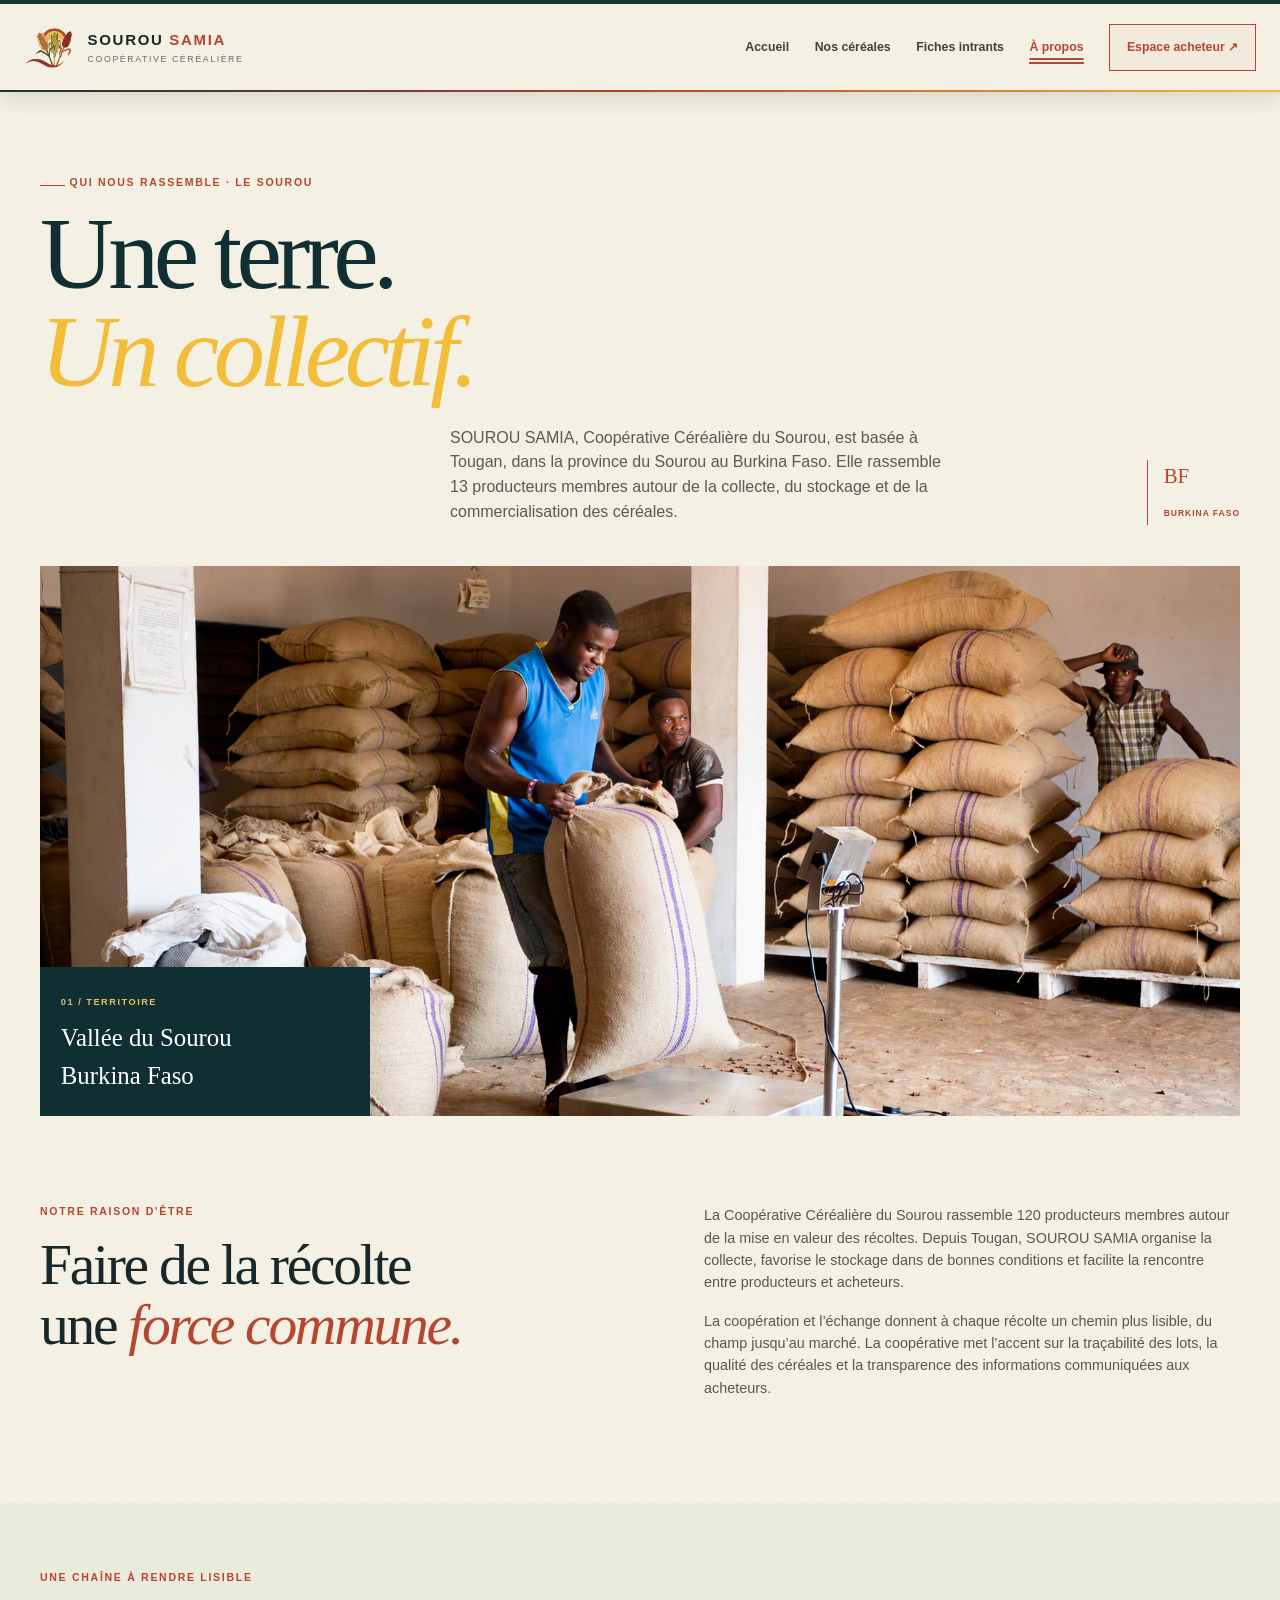
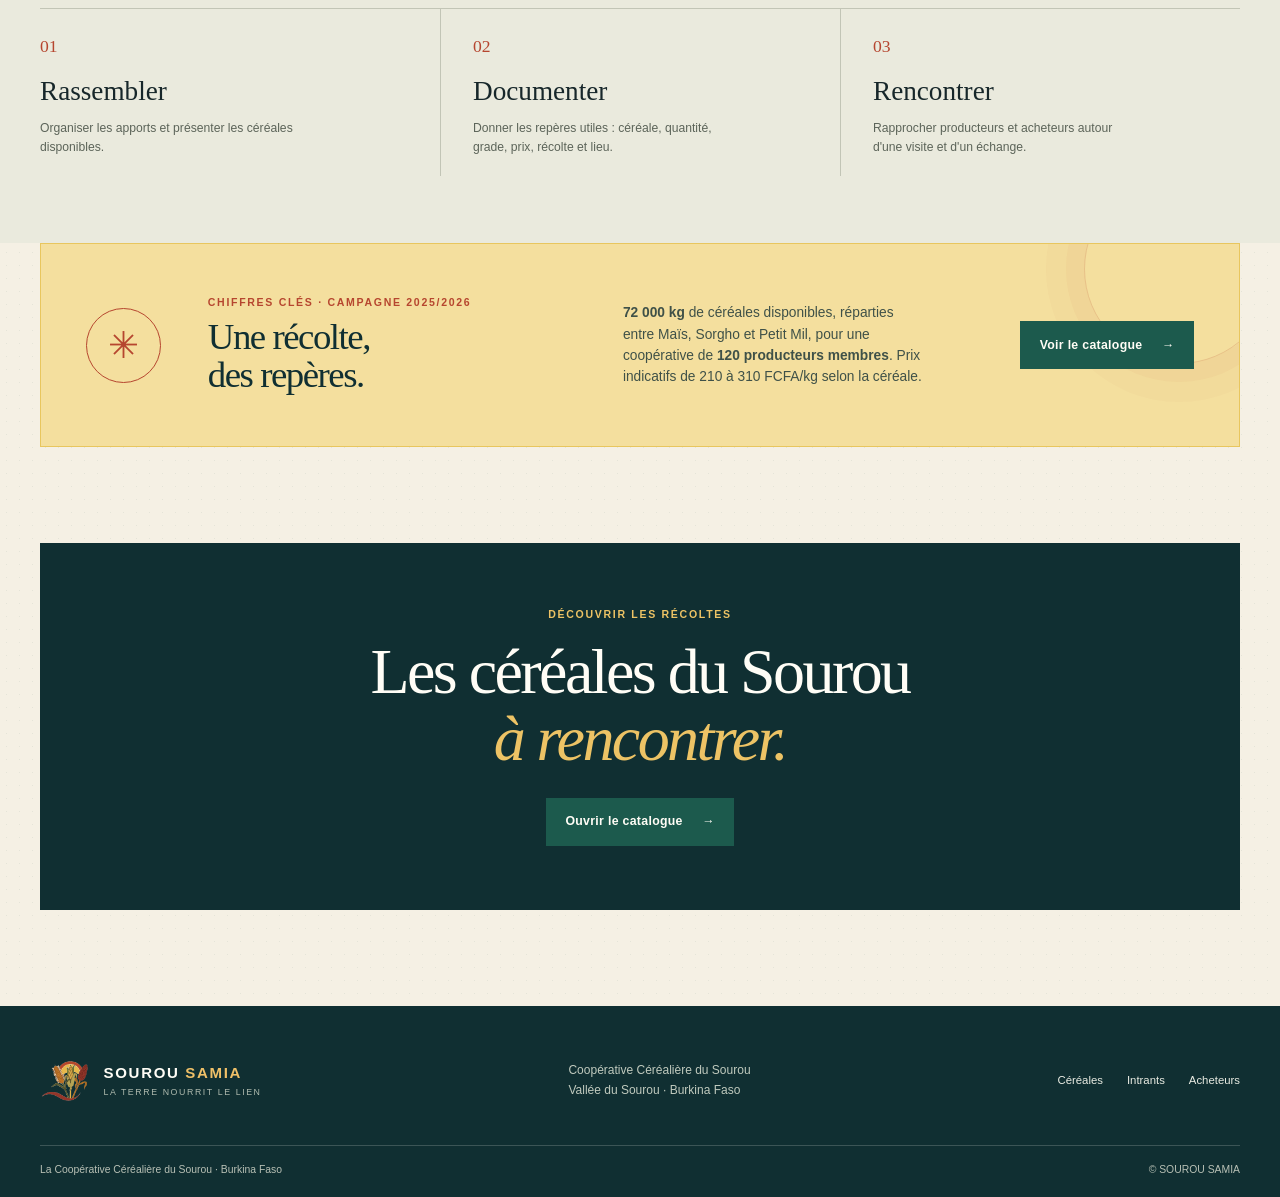
==== apropos.html @ e2508d5d "Add files via upload" ====
<!doctype html>
<html lang="fr">
<head>
  <meta charset="utf-8">
  <meta name="viewport" content="width=device-width, initial-scale=1">
  <meta name="theme-color" content="#4A5D23">
  <meta name="description" content="SOUROU SAMIA, Coopérative Céréalière du Sourou au Burkina Faso : mission, territoire et chiffres clés.">
  <title>À propos — SOUROU SAMIA</title>
  <link rel="icon" href="assets/sourou-samia-embleme.png" type="image/png">
  <link rel="stylesheet" href="css/styles.css">
</head>
<body>
  <a class="skip-link" href="#contenu">Aller au contenu</a>

  <header class="site-header">
    <a class="brand" href="index.html" aria-label="SOUROU SAMIA, accueil">
      <img src="assets/sourou-samia-embleme.png" alt="" width="50" height="50">
      <span><strong>SOUROU <em>SAMIA</em></strong><small>COOPÉRATIVE CÉRÉALIÈRE</small></span>
    </a>

    <button class="menu-toggle" aria-label="Ouvrir ou fermer le menu" aria-expanded="false">☰</button>

    <nav id="navigation-principale" class="main-nav" aria-label="Navigation principale">
      <a href="index.html">Accueil</a>
      <a href="produits.html">Nos céréales</a>
      <a href="intrants.html">Fiches intrants</a>
      <a href="apropos.html" aria-current="page">À propos</a>
      <a class="nav-cta" href="acheteurs.html">
        Espace acheteur
        <span class="cart-badge" data-cart-count hidden>0</span>
        <span aria-hidden="true">↗</span>
      </a>
    </nav>
  </header>

  <main id="contenu">
    <section class="page-intro content-wrap">
      <p class="eyebrow"><span class="eyebrow-rule"></span> QUI NOUS RASSEMBLE · LE SOUROU</p>
      <h1>Une terre.<br><span>Un collectif.</span></h1>
      <div class="page-intro-bottom">
        <p>SOUROU SAMIA, Coopérative Céréalière du Sourou, est basée à Tougan, dans la province du Sourou au Burkina Faso. Elle rassemble 13 producteurs membres autour de la collecte, du stockage et de la commercialisation des céréales.</p>
        <span class="index-mark">BF<br><small>BURKINA FASO</small></span>
      </div>
    </section>

    <section class="story-image content-wrap" data-reveal>
      <img src="assets/sacs.png" alt="Paysage ouvert de la vallée du Sourou et de son milieu humide, au Burkina Faso." loading="lazy">
      <div class="story-caption">
        <span>01 / TERRITOIRE</span>
        <p>Vallée du Sourou<br>Burkina Faso</p>
      </div>
    </section>

    <section class="mission-split content-wrap" data-reveal>
      <div class="mission-lead">
        <p class="eyebrow">NOTRE RAISON D'ÊTRE</p>
        <h2>Faire de la récolte<br>une <span>force commune.</span></h2>
      </div>
      <div class="mission-body">
        <p>La Coopérative Céréalière du Sourou rassemble 120 producteurs membres autour de la mise en valeur des récoltes. Depuis Tougan, SOUROU SAMIA organise la collecte, favorise le stockage dans de bonnes conditions et facilite la rencontre entre producteurs et acheteurs.</p>
        <p>La coopération et l’échange donnent à chaque récolte un chemin plus lisible, du champ jusqu’au marché. La coopérative met l’accent sur la traçabilité des lots, la qualité des céréales et la transparence des informations communiquées aux acheteurs.</p>
      </div>
    </section>

    <section class="values-section" data-reveal>
      <div class="content-wrap">
        <p class="eyebrow">UNE CHAÎNE À RENDRE LISIBLE</p>
        <div class="values-list">
          <article>
            <span>01</span>
            <h3>Rassembler</h3>
            <p>Organiser les apports et présenter les céréales disponibles.</p>
          </article>
          <article>
            <span>02</span>
            <h3>Documenter</h3>
            <p>Donner les repères utiles : céréale, quantité, grade, prix, récolte et lieu.</p>
          </article>
          <article>
            <span>03</span>
            <h3>Rencontrer</h3>
            <p>Rapprocher producteurs et acheteurs autour d'une visite et d'un échange.</p>
          </article>
        </div>
      </div>
    </section>

    <section class="harvest-callout content-wrap" data-reveal>
      <div class="harvest-icon" aria-hidden="true"><span>✳</span></div>
      <div>
        <p class="eyebrow">CHIFFRES CLÉS · CAMPAGNE 2025/2026</p>
        <h2>Une récolte,<br>des repères.</h2>
      </div>
      <p><strong>72 000 kg</strong> de céréales disponibles, réparties entre Maïs, Sorgho et Petit Mil, pour une coopérative de <strong>120 producteurs membres</strong>. Prix indicatifs de 210 à 310 FCFA/kg selon la céréale.</p>
      <a class="button button-green" href="produits.html">Voir le catalogue <span aria-hidden="true">→</span></a>
    </section>

    <section class="catalogue-cta content-wrap" data-reveal>
      <p class="eyebrow">DÉCOUVRIR LES RÉCOLTES</p>
      <h2>Les céréales du Sourou<br><span>à rencontrer.</span></h2>
      <a class="button button-green" href="produits.html">Ouvrir le catalogue <span aria-hidden="true">→</span></a>
    </section>
  </main>

  <footer class="site-footer">
    <div class="footer-main">
      <a class="brand brand-footer" href="index.html">
        <img src="assets/sourou-samia-embleme.png" alt="" width="42" height="42">
        <span><strong>SOUROU <em>SAMIA</em></strong><small>LA TERRE NOURRIT LE LIEN</small></span>
      </a>
      <p>Coopérative Céréalière du Sourou<br>Vallée du Sourou · Burkina Faso</p>
      <nav aria-label="Navigation de pied de page">
        <a href="produits.html">Céréales</a>
        <a href="intrants.html">Intrants</a>
        <a href="acheteurs.html">Acheteurs</a>
      </nav>
    </div>
    <div class="footer-bottom">
      <span>La Coopérative Céréalière du Sourou · Burkina Faso</span>
      <span>© SOUROU SAMIA</span>
    </div>
  </footer>

  <script src="js/app.js" defer></script>
</body>
</html>
---- css/styles.css ----
@charset "UTF-8";

/* ============================================================
   SOUROU SAMIA — Feuille de styles principale
   Coopérative Céréalière du Sourou · Burkina Faso
   ------------------------------------------------------------
   PALETTE « VERT MARINE »
   ------------------------------------------------------------
   🌿 Vert Sourou    #1c5a4d  → couleur dominante
   🌑 Vert très foncé #102f32 → fonds sombres
   🔴 Argile rouge   #b6462f  → accents chauds
   🟡 Jaune soleil   #f2bd38  → accents solaires
   🍚 Ivoire         #f5f0e4  → fonds clairs
   ============================================================ */

/* ============================================================
   1. VARIABLES — PALETTE VERT MARINE
   ============================================================ */
:root{
  /* ===== VERTS — la vallée ===== */
  --green:#1c5a4d;
  --green-deep:#102f32;
  --green-soft:#dcebe4;
  --green-mid:#2e7a66;

  /* ===== TERRES — le sol ===== */
  --clay:#b6462f;
  --clay-deep:#8B2E1F;
  --clay-soft:#f1ddd1;

  /* ===== SOLES — les récoltes ===== */
  --sun:#f2bd38;
  --sun-soft:#fae8c0;
  --gold:#c27c17;

  /* ===== NEUTRES — la paille ===== */
  --ink:#17272a;
  --muted:#5e706b;
  --paper:#f5f0e4;
  --sand:#eaeadd;
  --white:#fffdf6;
  --line:#d8cebb;

  /* ===== COULEURS DÉRIVÉES (RGBA) ===== */
  --green-deep-94:rgba(16,47,50,.94);
  --green-deep-86:rgba(16,47,50,.86);
  --green-deep-78:rgba(16,47,50,.78);
  --green-deep-66:rgba(16,47,50,.66);
  --green-deep-62:rgba(16,47,50,.62);
  --green-deep-38:rgba(16,47,50,.38);
  --green-deep-24:rgba(16,47,50,.24);
  --green-deep-10:rgba(16,47,50,.1);
  --green-deep-04:rgba(16,47,50,.04);
  --green-deep-20:rgba(16,47,50,.2);
  --green-focus:rgba(28,90,77,.22);
  --clay-24:rgba(182,70,47,.24);
  --clay-20:rgba(182,70,47,.2);
  --clay-04:rgba(182,70,47,.04);
  --clay-035:rgba(182,70,47,.035);
  --clay-025:rgba(182,70,47,.025);
  --sun-16:rgba(242,189,56,.16);
  --white-38:rgba(255,255,255,.38);
  --white-24:rgba(255,255,255,.24);
  --white-20:rgba(255,255,255,.2);
  --white-075:rgba(255,255,255,.075);
  --white-04:rgba(255,255,255,.04);

  /* ===== SUR FOND SOMBRE ===== */
  --hero-lede:#f1f0e7;
  --hero-eyebrow:#efd19b;
  --hero-caption-strong:#f2cf7c;
  --hero-index-line:#f3e4bb;
  --weather-title:#f5d27c;
  --weather-text:#d0d9cf;
  --weather-body:#f5f0e4;
  --cta-eyebrow:#edc365;
  --cta-accent:#edc365;
  --booking-eyebrow:#ecc16a;
  --booking-accent:#ecc16a;
  --booking-text:#d8e0d6;
  --booking-stamp:#f0d69c;
  --booking-stamp-border:#e0bd6c;
  --footer-text:#eaece3;
  --footer-muted:#c0cabe;
  --footer-soft:#aebaae;
  --footer-bottom:#b8c0b5;
  --footer-em:#efc068;
  --story-eyebrow:#e7bd65;

  /* ===== COULEURS DE TUILES ===== */
  --tile-maize:#845711;
  --tile-sorghum:#893c31;
  --tile-millet:#466d51;

  /* ===== COULEURS D'IMAGES ===== */
  --img-maize-1:#e6cc7e; --img-maize-2:#ba8c38;
  --img-sorghum-1:#e0ba9c; --img-sorghum-2:#a25438;
  --img-millet-1:#e3d3a0; --img-millet-2:#ad9661;

  /* ===== COULEURS DE GRADES ===== */
  --grade-a-bg:#dbe7d5; --grade-a-text:#255236;
  --grade-b-bg:#f2e4c4; --grade-b-text:#70561d;
  --grade-c-bg:#f0d7cf; --grade-c-text:#823d2a;

  /* ===== COULEURS FICHES INTRANTS ===== */
  --note-bg:#eee8d5;
  --note-text:#494637;
  --note-border:#9c7724;
  --note-symbol:#805f15;
  --tech-symbol-bg:#e9e2cc;
  --tech-symbol-text:#705b28;
  --tech-urea-bg:#e1e9df;
  --tech-urea-text:var(--green);
  --seed-corn-bg:#f1e1af; --seed-corn-text:#956c1d;
  --seed-rice-bg:#dce8dd; --seed-rice-text:#507452;
  --seed-millet-bg:#eddbce; --seed-millet-text:#a0593a;

  /* ===== COULEURS RÉCOLTE ===== */
  --harvest-bg:#f4df9e;
  --harvest-border:#e8c65e;
  --harvest-text:#3f5148;

  /* ===== COULEURS FORMULAIRES ===== */
  --form-bg:#fffef9;
  --form-border:#c7cabb;
  --form-placeholder:#666b61;
  --booking-form-bg:#f8f6ef;

  /* ===== COULEURS DIVERSES ===== */
  --security-bg:#f1e2da;
  --values-bg:#eaeadd;
  --values-line:#c2c5b6;
  --values-text:#5c6459;
  --intro-text:#4e554e;
  --page-intro-text:#555c52;
  --product-desc:#687064;
  --product-spec-small:#657063;
  --mission-text:#535a50;
  --footer-main-text:#c0cabe;
  --catalogue-filter:#4c554c;
  --seed-card-p:#646d62;
  --muted-copy:#646d62;
  --login-label:#41493e;
  --main-nav-a:#3b443a;
  --tech-number:#b9b9a9;
  --tech-facts-dd:#414b41;
  --tech-content-p:#60685e;
  --product-img-bg:#dfd1ae;

  /* ===== TYPOGRAPHIE ===== */
  --font-display:Georgia,"Times New Roman",serif;
  --font-body:Arial,Helvetica,sans-serif;

  /* ===== MISE EN PAGE ===== */
  --page:1200px;
  --shadow:0 20px 52px rgba(16,47,50,.14);
  --shadow-soft:0 8px 24px rgba(16,47,50,.08);
  --shadow-card:0 12px 30px rgba(22,39,27,.08);
  --shadow-card-hover:0 18px 38px rgba(22,39,27,.16);
  --shadow-hero:0 24px 60px rgba(16,47,50,.2);
  --shadow-button:0 8px 22px rgba(0,0,0,.12);
  --shadow-text:0 4px 25px rgba(0,0,0,.12);
  --shadow-title:0 2px 12px rgba(0,0,0,.52);
  --shadow-drop:0 8px 16px rgba(32,37,30,.08);
  --shadow-menu:0 14px 18px rgba(20,34,23,.08);

  /* ============================================================
     ALIAS POUR LA SECTION 21 (panier, toast, etc.)
     ============================================================ */
  --olive:var(--green);
  --olive-deep:var(--green-deep);
  --olive-mid:var(--green-mid);
  --olive-soft:var(--green-soft);
  --olive-94:var(--green-deep-94);
  --olive-86:var(--green-deep-86);
  --olive-78:var(--green-deep-78);
  --olive-66:var(--green-deep-66);
  --olive-62:var(--green-deep-62);
  --olive-38:var(--green-deep-38);
  --olive-24:var(--green-deep-24);
  --olive-10:var(--green-deep-10);
  --olive-04:var(--green-deep-04);
  --olive-20:var(--green-deep-20);
  --olive-focus:var(--green-focus);

  --terracotta:var(--clay);
  --terracotta-deep:var(--clay-deep);
  --terracotta-soft:var(--clay-soft);

  --amber:var(--sun);
  --amber-deep:var(--gold);
  --amber-soft:var(--sun-soft);
  --amber-16:var(--sun-16);

  --brick:var(--clay);
  --brick-deep:var(--clay-deep);
  --brick-soft:var(--clay-soft);
  --brick-24:var(--clay-24);
  --brick-20:var(--clay-20);
  --brick-04:var(--clay-04);
  --brick-035:var(--clay-035);
  --brick-025:var(--clay-025);
}

/* ============================================================
   2. RESET & BASE
   ============================================================ */
*,*::before,*::after{box-sizing:border-box}
html{scroll-behavior:smooth;scroll-padding-top:6rem}
body{
  margin:0;
  background-color:var(--paper);
  background-image:radial-gradient(rgba(28,90,77,.075) .7px,transparent .7px);
  background-size:13px 13px;
  color:var(--ink);
  font-family:var(--font-body);
  font-size:16px;
  line-height:1.55;
}
img{display:block;max-width:100%}
a{color:inherit}
button,input,select{font:inherit}
button,a{-webkit-tap-highlight-color:transparent}

/* ============================================================
   3. UTILITAIRES
   ============================================================ */
.content-wrap{width:min(var(--page),calc(100% - 64px));margin-inline:auto}
.sr-only{position:absolute;width:1px;height:1px;padding:0;margin:-1px;overflow:hidden;clip:rect(0,0,0,0);white-space:nowrap;border:0}
.skip-link{
  position:fixed;z-index:99;top:8px;left:8px;
  transform:translateY(-150%);
  padding:.75rem 1rem;background:var(--white);color:var(--green-deep);
  border:2px solid var(--green);font-weight:700;
}
.skip-link:focus{transform:none}

/* ============================================================
   4. HEADER & NAVIGATION
   ============================================================ */
.site-header{
  width:min(1400px,calc(100% - 64px));
  min-height:92px;margin:auto;
  display:flex;align-items:center;justify-content:space-between;
  gap:2rem;
  border-bottom:1px solid var(--green-deep);
  position:relative;z-index:10;
}
.brand{display:inline-flex;align-items:center;gap:.85rem;text-decoration:none;flex-shrink:0}
.brand>span{display:grid;line-height:1.2}
.brand strong{font-family:var(--font-body);font-size:.94rem;letter-spacing:.11em;font-weight:800}
.brand strong em{font-style:normal;color:var(--clay)}
.brand small{margin-top:.32rem;color:var(--muted);font-size:.55rem;letter-spacing:.18em}
.brand img{width:50px;height:50px;object-fit:contain}

.main-nav{display:flex;align-items:center;gap:clamp(1rem,2vw,2rem)}
.main-nav a{
  color:var(--main-nav-a);text-decoration:none;font-size:.77rem;font-weight:700;
  transition:color .2s ease,background-color .2s ease,border-color .2s ease;
}
.main-nav a:hover,
.main-nav a[aria-current=page]:not(.nav-cta){color:var(--clay)}
.main-nav a[aria-current=page]:not(.nav-cta){
  text-decoration:underline;text-decoration-thickness:2px;text-underline-offset:7px;
}
.main-nav .nav-cta{
  padding:.78rem 1.05rem;border:1px solid var(--clay);color:var(--clay);
  background:var(--clay-04);white-space:nowrap;
}
.main-nav .nav-cta:hover{background:var(--clay);color:var(--white)}

.menu-toggle-input{display:none}
.menu-toggle{display:none;border:1px solid var(--line);background:transparent;color:var(--green);padding:.5rem .7rem;font-size:1.2rem;cursor:pointer}

/* ============================================================
   5. HERO (ACCUEIL)
   ============================================================ */
.hero-home{
  width:min(1400px,calc(100% - 64px));
  margin:22px auto 0;
  min-height:610px;
  position:relative;
  display:flex;align-items:center;
  background:var(--green-deep);
  overflow:hidden;color:var(--white);
  border-radius:3px;
  box-shadow:var(--shadow-hero);
  isolation:isolate;
}
.hero-home:before{
  content:"";position:absolute;z-index:1;left:0;top:0;bottom:0;
  width:8px;background:var(--sun);
}
.hero-photo{position:absolute;inset:0 0 0 28%;overflow:hidden;z-index:0}
.hero-photo:after{
  content:"";position:absolute;inset:0;z-index:1;pointer-events:none;
  background:linear-gradient(90deg,var(--green-deep) 0%,var(--green-deep-94) 7%,var(--green-deep-62) 43%,var(--green-deep-10) 100%),
             linear-gradient(0deg,var(--green-deep-38),transparent 48%);
}
.hero-photo img.hero-slide{
  position:absolute;inset:0;width:100%;height:100%;
  object-fit:cover;object-position:center;
  opacity:0;z-index:0;
  animation:sourou-diaporama 18s infinite;
}
.hero-photo img.hero-slide:nth-of-type(1){animation-delay:0s}
.hero-photo img.hero-slide:nth-of-type(2){animation-delay:6s}
.hero-photo img.hero-slide:nth-of-type(3){animation-delay:12s}
@keyframes sourou-diaporama{
  0%{opacity:0;transform:scale(1)}
  8%{opacity:1}
  33%{opacity:1}
  41%{opacity:0;transform:scale(1.08)}
  100%{opacity:0;transform:scale(1.08)}
}
.photo-credit{
  position:absolute;z-index:3;right:22px;bottom:18px;
  padding:.42rem .62rem;background:var(--green-deep-78);
  border-left:2px solid var(--sun);
  color:#fff;font-size:.58rem;letter-spacing:.13em;
}

.hero-copy{
  position:relative;z-index:4;
  width:min(670px,62%);
  padding:5.5rem 1.25rem 5.5rem 8.2%;
  animation:rise-in .7s ease both;
}
.hero-home h1{
  margin:0;
  font-family:var(--font-display);font-weight:400;
  letter-spacing:-.055em;line-height:.91;
  font-size:clamp(4.6rem,9.5vw,8rem);
  text-shadow:var(--shadow-text);
}
.hero-home h1 span{color:var(--sun);font-style:italic;padding-left:0.6em}
.hero-lede{
  max-width:390px;margin:1.5rem 0 1.85rem;
  color:var(--hero-lede);font-size:1.12rem;line-height:1.7;
}
.hero-actions{display:flex;align-items:center;gap:1.55rem;flex-wrap:wrap}

.hero-pillars{display:flex;flex-wrap:wrap;gap:.55rem;margin:1.7rem 0 0;padding:0;list-style:none}
.hero-pillars li{padding:0;border:0;background:transparent}
.hero-pillars a{
  display:flex;align-items:center;gap:.55rem;
  min-height:38px;padding:.5rem .72rem;
  border:1px solid var(--white-38);
  background:var(--white-075);
  color:var(--white);text-decoration:none;
  font-size:.61rem;font-weight:800;letter-spacing:.09em;text-transform:uppercase;
  transition:background .2s ease,border-color .2s ease,transform .2s ease;
}
.hero-pillars a span{color:var(--sun);font-size:.85rem}
.hero-pillars a:hover,
.hero-pillars a:focus-visible{background:var(--clay);border-color:var(--clay);transform:translateY(-2px)}
.hero-pillars a:focus-visible{outline:3px solid var(--sun);outline-offset:3px}

.hero-index{
  position:absolute;right:27px;top:50%;z-index:5;
  display:flex;align-items:center;gap:.7rem;
  color:#fff;writing-mode:vertical-rl;
  font-size:.58rem;letter-spacing:.2em;
}
.hero-index i{height:54px;width:1px;background:var(--hero-index-line)}
.hero-index span:first-child{font-family:var(--font-display);font-size:1rem}

/* ============================================================
   6. BOUTONS & LIENS
   ============================================================ */
.button{
  display:inline-flex;min-height:48px;
  align-items:center;justify-content:center;gap:1.2rem;
  padding:.86rem 1.18rem;border:1px solid transparent;
  text-decoration:none;font-size:.77rem;font-weight:800;letter-spacing:.025em;
  transition:transform .2s ease,background-color .2s ease,color .2s ease,border-color .2s ease;
  cursor:pointer;
}
.button:hover{transform:translateY(-2px)}
.button-light{background:var(--sun);color:var(--green-deep);box-shadow:var(--shadow-button)}
.button-light:hover{background:var(--sun-soft)}
.button-green{background:var(--green);color:var(--white)}
.button-green:hover{background:var(--green-deep)}
.button:focus-visible{outline:3px solid var(--sun);outline-offset:4px}

.text-link{
  display:inline-flex;align-items:center;gap:.75rem;
  color:var(--green);text-decoration:none;
  font-size:.79rem;font-weight:800;
  border-bottom:1px solid currentColor;padding-bottom:4px;
}
.text-link:hover{color:var(--clay)}
.text-link-light{color:var(--white);border-bottom-color:var(--white-38)}
.text-link:focus-visible{outline:3px solid var(--sun);outline-offset:4px}

.eyebrow{
  margin:0 0 1rem;color:var(--clay);
  font-size:.66rem;line-height:1.35;
  letter-spacing:.16em;font-weight:800;
}
.hero .eyebrow{color:var(--hero-eyebrow);display:flex;align-items:center;gap:.65rem}
.eyebrow-rule{width:25px;height:1px;background:currentColor;display:inline-block}

@keyframes rise-in{
  from{opacity:0;transform:translateY(16px)}
  to{opacity:1;transform:translateY(0)}
}

/* ============================================================
   7. BANDEAU D'INTRODUCTION
   ============================================================ */
.intro-band{
  display:grid;grid-template-columns:1fr 1.3fr .65fr;
  align-items:center;gap:clamp(2rem,6vw,7rem);
  padding-block:6.6rem 6.2rem;
  position:relative;
}
.intro-band:before{
  content:"";position:absolute;top:0;left:0;
  width:76px;height:4px;background:var(--clay);
}
.intro-heading .eyebrow{letter-spacing:.2em}
.intro-heading h2{
  margin:0;font-family:var(--font-display);font-weight:400;
  letter-spacing:-.04em;line-height:1.05;
  font-size:clamp(2.45rem,4.5vw,4.4rem);
}
.intro-heading h2 span{color:var(--clay);font-style:italic}
.intro-copy{border-left:3px solid var(--sun);padding-left:1.3rem}
.intro-copy p{max-width:460px;margin:0 0 1.1rem;font-size:.96rem;color:var(--intro-text);line-height:1.8}
.brand-seal{
  width:min(100%,230px);justify-self:center;
  display:flex;align-items:center;justify-content:center;
  padding:.6rem;
}
.brand-seal img{
  width:100%;height:auto;object-fit:contain;
  filter:drop-shadow(var(--shadow-drop));
}

/* ============================================================
   8. BANDEAU PLUVIOMÉTRIE
   ============================================================ */
.weather-wrap{
  background:var(--green-deep);border-block:1px solid var(--green-deep);
  color:var(--weather-body);
}
.weather-card{
  min-height:140px;
  display:grid;grid-template-columns:74px 1.6fr .85fr .85fr;
  align-items:center;gap:1.6rem;
  padding-block:1.25rem;
}
.weather-mark{
  width:60px;height:60px;border:1px solid var(--sun);border-radius:50%;
  display:grid;place-items:center;color:var(--sun);font-size:1.9rem;
  background:var(--white-04);
}
.weather-copy .eyebrow{margin-bottom:.4rem;color:var(--clay)}
.weather-copy h2{margin:0;font-family:var(--font-display);font-size:1.45rem;font-weight:400;color:var(--weather-title)}
.weather-copy p{margin:.25rem 0 0;color:var(--weather-text);font-size:.74rem}
.weather-source{
  display:inline-block;margin-top:.5rem;color:var(--weather-title);
  font-size:.64rem;font-weight:700;
  text-decoration:underline;text-underline-offset:3px;
}
.weather-source:hover{color:var(--white)}

.weather-reading,.weather-season{
  display:flex;align-items:center;gap:1rem;
  border-left:1px solid var(--white-24);
  padding-left:2rem;
}
.weather-reading strong{
  font-family:var(--font-display);font-size:2.65rem;font-weight:400;
  color:var(--weather-title);
}
.weather-reading span,.weather-season span:last-child{font-size:.75rem;font-weight:700;line-height:1.4}
.weather-reading small,.weather-season small{color:var(--weather-text);font-size:.58rem;letter-spacing:.11em}
.weather-season strong{font-family:var(--font-display);font-size:1.18rem;color:var(--weather-title);white-space:nowrap}
.season-dot{
  width:11px;height:11px;background:var(--clay);border-radius:50%;
  box-shadow:0 0 0 5px var(--sun-16);
}

/* ============================================================
   9. APERÇU DES PRODUITS
   ============================================================ */
.products-preview{padding-block:6.4rem 6.5rem;position:relative}
.products-preview:before{
  content:"";position:absolute;top:2.7rem;right:max(32px,calc((100% - var(--page))/2));
  width:66px;height:66px;
  border:1px solid var(--clay-24);border-radius:50%;pointer-events:none;
}
.section-heading{display:flex;align-items:end;justify-content:space-between;margin-bottom:2.3rem}
.section-heading .eyebrow{margin-bottom:.8rem;letter-spacing:.2em}
.section-heading h2{
  margin:0;font-family:var(--font-display);font-weight:400;
  letter-spacing:-.04em;line-height:1.05;
  font-size:clamp(2.8rem,4.7vw,4.5rem);
}
.section-heading h2 span{color:var(--clay);font-style:italic}

.category-ribbon{display:grid;grid-template-columns:1.08fr .9fr 1fr;gap:16px}
.category-tile{
  min-height:270px;position:relative;overflow:hidden;
  display:flex;flex-direction:column;justify-content:space-between;
  padding:1.55rem;text-decoration:none;color:var(--white);isolation:isolate;
  background:var(--green);
  border-radius:2px;
  box-shadow:var(--shadow-card);
  transition:transform .25s ease,box-shadow .25s ease;
}
.category-tile:hover{transform:translateY(-4px);box-shadow:var(--shadow-card-hover)}
.category-tile:focus-visible{outline:3px solid var(--sun);outline-offset:4px}

.category-photo{
  position:absolute;inset:0;z-index:-2;
  width:100%;height:100%;max-width:none;object-fit:cover;
  transition:transform .45s ease;
}
.category-tile:before{
  content:"";position:absolute;inset:0;z-index:-1;pointer-events:none;
  background:linear-gradient(180deg,rgba(18,34,24,.52),rgba(18,34,24,.08) 38%,rgba(18,34,24,.74)),
             repeating-linear-gradient(133deg,transparent 0 18px,rgba(255,255,255,.1) 19px 20px,transparent 21px 40px);
}
.category-tile:hover .category-photo{transform:scale(1.045)}

.tile-maize{background:var(--tile-maize)}
.tile-sorghum{background:var(--tile-sorghum)}
.tile-millet{background:var(--tile-millet)}

.category-number{
  align-self:flex-start;
  padding:.3rem .45rem;background:var(--green-deep-86);
  font-size:.6rem;letter-spacing:.16em;font-weight:700;
}
.category-title{
  font-family:var(--font-display);font-size:3rem;line-height:1;
  text-shadow:var(--shadow-title);
}
.category-arrow{position:absolute;right:1.25rem;bottom:1.2rem;font-size:1.25rem}
.mobile-link{display:none}

/* ============================================================
   10. APPEL À L'ACTION RÉCOLTE
   ============================================================ */
.harvest-callout{
  margin-bottom:6rem;padding:2.8rem;
  display:grid;grid-template-columns:90px 1.05fr 1fr auto;
  align-items:center;gap:2rem;
  background:var(--harvest-bg);border:1px solid var(--harvest-border);
  position:relative;overflow:hidden;
}
.harvest-callout:after{
  content:"";position:absolute;right:-35px;top:-70px;
  width:190px;height:190px;border:1px solid var(--clay-20);border-radius:50%;
  box-shadow:0 0 0 18px var(--clay-035),0 0 0 38px var(--clay-025);
  pointer-events:none;
}
.harvest-icon{
  height:75px;width:75px;border:1px solid var(--clay);border-radius:50%;
  display:grid;place-items:center;color:var(--clay);font-size:2.3rem;
}
.harvest-callout .eyebrow{margin-bottom:.5rem;color:var(--clay)}
.harvest-callout h2{
  margin:0;font-family:var(--font-display);font-weight:400;
  letter-spacing:-.04em;line-height:1.05;
  color:var(--green-deep);font-size:2.3rem;
}
.harvest-callout>p{max-width:300px;color:var(--harvest-text);font-size:.86rem}
.harvest-callout .button{position:relative;z-index:1;white-space:nowrap}

/* ============================================================
   11. PIED DE PAGE
   ============================================================ */
.site-footer{
  background:var(--green-deep);color:var(--footer-text);
  padding:2.7rem max(32px,calc((100% - var(--page))/2)) 1.2rem;
}
.footer-main{
  display:flex;align-items:center;justify-content:space-between;
  gap:2rem;padding-bottom:2rem;
}
.brand-footer strong{color:var(--white)}
.brand-footer strong em{color:var(--footer-em)}
.brand-footer small{color:var(--footer-soft)}
.footer-main>p{font-size:.75rem;line-height:1.65;color:var(--footer-muted)}
.footer-main nav{display:flex;gap:1.5rem}
.footer-main nav a,.footer-bottom a{
  color:inherit;font-size:.71rem;text-decoration:none;
}
.footer-main nav a:hover,.footer-bottom a:hover{text-decoration:underline}
.footer-bottom{
  border-top:1px solid rgba(232,236,227,.2);
  padding-top:1rem;display:flex;justify-content:space-between;
  gap:1rem;color:var(--footer-bottom);font-size:.65rem;
}

/* ============================================================
   12. PAGES INTÉRIEURES — INTRO
   ============================================================ */
.page-intro{padding:5.2rem 0 2.6rem}
.page-intro h1{
  margin:0;font-family:var(--font-display);font-weight:400;
  letter-spacing:-.055em;line-height:.95;
  font-size:clamp(4rem,8vw,7rem);
  color:var(--green-deep);
}
.page-intro h1 span{color:var(--sun);font-style:italic}
.page-intro-bottom{
  max-width:790px;margin:1.6rem 0 0 auto;
  display:flex;align-items:end;justify-content:space-between;gap:3rem;
}
.page-intro-bottom p{max-width:500px;margin:0;color:var(--page-intro-text);font-size:1rem}
.index-mark{
  display:block;min-width:72px;
  padding-left:1rem;border-left:1px solid var(--clay);
  font-family:var(--font-display);font-size:1.3rem;color:var(--clay);
}
.index-mark small{font-family:var(--font-body);font-size:.53rem;letter-spacing:.12em;font-weight:800}

/* ============================================================
   13. CATALOGUE
   ============================================================ */
.catalogue-wrap{padding-bottom:3rem}
.catalogue-toolbar{
  padding:1.2rem 0;border-block:1px solid var(--line);
  display:flex;justify-content:space-between;align-items:center;gap:1.5rem;
}
.filter-row{display:flex;align-items:center;gap:.45rem;flex-wrap:wrap}
.filter-button{
  border:1px solid transparent;background:transparent;color:var(--catalogue-filter);
  padding:.58rem .8rem;font-size:.72rem;font-weight:700;
  text-decoration:none;cursor:pointer;
}
.filter-button:hover,.filter-button.is-active{
  border-color:var(--green);background:var(--green);color:var(--white);
}
.catalogue-note{display:flex;align-items:center;gap:.5rem;margin:0;font-size:.67rem;color:var(--muted)}

.product-list{padding-top:1.5rem}
.product-card{
  display:grid;grid-template-columns:minmax(260px,.85fr) minmax(350px,1.15fr);
  gap:clamp(2rem,6vw,6rem);align-items:center;
  padding:2.2rem 0 2.7rem;border-bottom:1px solid var(--line);
}
.product-card-reverse .product-image{order:2}
.product-card-reverse .product-info{order:1}
.product-image{
  height:360px;position:relative;overflow:hidden;
  background:var(--product-img-bg);
}
.product-image:after{
  content:"";position:absolute;inset:0;pointer-events:none;
  border:1px solid rgba(30,40,29,.1);
}
.product-image img{
  width:100%;height:100%;object-fit:cover;
  mix-blend-mode:multiply;
  transition:transform .45s ease;
}
.product-image:hover img{transform:scale(1.04)}
.image-maize{background:linear-gradient(145deg,var(--img-maize-1),var(--img-maize-2))}
.image-sorghum{background:linear-gradient(145deg,var(--img-sorghum-1),var(--img-sorghum-2))}
.image-millet{background:linear-gradient(145deg,var(--img-millet-1),var(--img-millet-2))}

.product-count{
  position:absolute;z-index:1;top:14px;left:16px;
  padding:.24rem .4rem;background:var(--green-deep-94);
  color:#fff;font-family:var(--font-display);font-size:1.1rem;
}
.crop-label{
  position:absolute;bottom:13px;left:14px;z-index:2;
  display:inline-block;padding:.42rem .58rem;
  background:var(--green-deep-94);
  color:#fff;font-size:.58rem;letter-spacing:.17em;font-weight:800;
}
.product-info{padding:1rem 0}
.product-topline{display:flex;justify-content:space-between;align-items:center;gap:1rem}
.product-kind{color:var(--muted);font-size:.61rem;letter-spacing:.14em;font-weight:800}
.grade-pill{padding:.32rem .55rem;font-size:.57rem;font-weight:800;letter-spacing:.08em;white-space:nowrap}
.grade-a{background:var(--grade-a-bg);color:var(--grade-a-text)}
.grade-b{background:var(--grade-b-bg);color:var(--grade-b-text)}
.grade-c{background:var(--grade-c-bg);color:var(--grade-c-text)}
.product-info h3{
  margin:.8rem 0 .35rem;font-family:var(--font-display);
  font-size:2rem;font-weight:400;line-height:1.13;
}
.product-description{margin:0 0 1.2rem;color:var(--product-desc);font-size:.81rem}
.product-specs{
  display:grid;grid-template-columns:1fr 1fr;gap:0 1rem;
  margin:0;border-top:1px solid var(--line);
}
.product-specs div{padding:.62rem 0;border-bottom:1px solid var(--line)}
.product-specs dt{color:var(--muted);font-size:.56rem;text-transform:uppercase;letter-spacing:.1em;font-weight:800}
.product-specs dd{margin:.14rem 0 0;font-size:.79rem;font-weight:700}
.product-specs dd small{font-size:.67rem;color:var(--product-spec-small);font-weight:400}
.product-actions{
  display:flex;justify-content:space-between;align-items:center;
  gap:1rem;flex-wrap:wrap;margin-top:1.1rem;
}

/* ============================================================
   14. APPEL FINAL CATALOGUE
   ============================================================ */
.catalogue-cta{
  margin-block:3rem 6rem;padding:4rem 2rem;
  text-align:center;background:var(--green-deep);color:var(--white);
}
.catalogue-cta .eyebrow{color:var(--cta-eyebrow)}
.catalogue-cta h2{
  margin:0;font-family:var(--font-display);font-weight:400;
  letter-spacing:-.04em;line-height:1.05;
  font-size:clamp(2.5rem,5vw,4.2rem);
}
.catalogue-cta h2 span{color:var(--cta-accent);font-style:italic}
.catalogue-cta .button{margin-top:1.6rem}

/* ============================================================
   15. FICHES TECHNIQUES (INTRANTS)
   ============================================================ */
.input-note,.security-note{
  display:flex;align-items:flex-start;gap:1rem;
  padding:1rem 1.25rem;
  background:var(--note-bg);border-left:3px solid var(--gold);
  color:var(--note-text);
}
.input-note p,.security-note p{margin:0;font-size:.78rem}
.input-note strong,.security-note strong{color:var(--green-deep)}
.note-symbol{
  height:25px;width:25px;flex:0 0 auto;
  border:1px solid var(--note-border);border-radius:50%;
  display:grid;place-items:center;color:var(--note-symbol);
  font-family:var(--font-display);font-weight:700;
}

.tech-section{padding-block:4rem 2rem}
.tech-section-head{
  display:flex;align-items:end;justify-content:space-between;
  border-bottom:1px solid var(--line);
  padding-bottom:1.2rem;margin-bottom:1.3rem;
}
.tech-section-head .eyebrow{margin:0}
.tech-section-head h2{margin:0;font-family:var(--font-display);font-weight:400;font-size:2.5rem;color:var(--green-deep)}
.tech-list{display:grid;grid-template-columns:1fr 1fr;gap:1rem}
.tech-card{
  position:relative;min-height:385px;padding:2rem;
  display:grid;grid-template-columns:80px 1fr;gap:.75rem 1.3rem;
  background:var(--white);border:1px solid var(--line);
}
.tech-number{
  position:absolute;top:14px;right:16px;
  color:var(--tech-number);font-family:var(--font-display);font-size:.9rem;
}
.tech-symbol{
  grid-column:1;grid-row:1 / span 2;
  width:70px;height:70px;display:flex;align-items:center;justify-content:center;
  border-radius:50%;background:var(--tech-symbol-bg);color:var(--tech-symbol-text);
  font-family:var(--font-display);font-size:1.6rem;
}
.symbol-npk{gap:3px;font-family:var(--font-body);font-size:.8rem;font-weight:800}
.symbol-urea{background:var(--tech-urea-bg);color:var(--tech-urea-text);font-size:2.2rem}
.tech-content{grid-column:2}
.tech-meta{display:flex;align-items:center;justify-content:space-between;gap:.6rem;flex-wrap:wrap}
.tech-meta .eyebrow{margin:0}
.tech-content h3{margin:.55rem 0;font-family:var(--font-display);font-size:1.8rem;font-weight:400}
.tech-content>p{margin:0;color:var(--tech-content-p);font-size:.76rem}
.tech-facts{margin:1.1rem 0 0;padding-top:.8rem;border-top:1px solid var(--line)}
.tech-facts div{display:grid;grid-template-columns:.7fr 1.3fr;gap:.8rem;padding:.4rem 0}
.tech-facts dt{color:var(--muted);font-size:.56rem;text-transform:uppercase;letter-spacing:.1em;font-weight:800}
.tech-facts dd{margin:0;font-size:.68rem;color:var(--tech-facts-dd)}

.seed-section{padding-bottom:1rem}
.seed-grid{display:grid;grid-template-columns:repeat(3,1fr);gap:1rem}
.seed-card{
  position:relative;padding:1.6rem;
  background:var(--white);border-top:3px solid var(--green);
}
.seed-index{color:var(--muted);font-size:.57rem;letter-spacing:.13em;font-weight:800}
.seed-emblem{
  height:64px;width:64px;margin:1rem 0 .8rem;
  display:grid;place-items:center;border-radius:50%;font-size:2rem;
}
.seed-corn{background:var(--seed-corn-bg);color:var(--seed-corn-text)}
.seed-rice{background:var(--seed-rice-bg);color:var(--seed-rice-text)}
.seed-millet{background:var(--seed-millet-bg);color:var(--seed-millet-text)}
.seed-card h3{margin:0 0 .6rem;font-family:var(--font-display);font-size:1.55rem;font-weight:400}
.seed-card>p{min-height:82px;margin:0;color:var(--seed-card-p);font-size:.74rem}
.seed-card dl{margin:1rem 0}
.seed-card dl div{padding:.45rem 0;border-top:1px solid var(--line)}
.seed-card dt{color:var(--muted);font-size:.56rem;text-transform:uppercase;letter-spacing:.1em;font-weight:800}
.seed-card dd{margin:.15rem 0 0;font-size:.67rem}

/* ============================================================
   16. ESPACE ACHETEUR
   ============================================================ */
.security-note{margin-bottom:2rem;border-left-color:var(--clay);background:var(--security-bg)}
.security-note .note-symbol{border-color:var(--clay);color:var(--clay)}

.buyer-panels{
  display:grid;grid-template-columns:.8fr 1.2fr;gap:1rem;
  padding-bottom:5rem;
}
.login-panel,.favorites-panel{
  padding:2.2rem;background:var(--white);border:1px solid var(--line);
}
.login-panel .eyebrow,.favorites-panel .eyebrow{margin-bottom:.5rem}
.login-panel h2,.favorites-panel h2{
  margin:0 0 1.4rem;font-family:var(--font-display);font-weight:400;
  font-size:2.4rem;line-height:1.05;
}
.login-panel h2 span,.favorites-panel h2 span{color:var(--clay);font-style:italic}
.form-stack{display:flex;flex-direction:column;gap:.55rem}
.form-stack label{font-size:.68rem;font-weight:800;color:var(--login-label)}
.form-stack input,.form-stack select{
  width:100%;min-height:46px;padding:.7rem .8rem;
  border:1px solid var(--form-border);border-radius:0;
  background:var(--form-bg);color:var(--ink);font-size:.8rem;
}
.form-stack input::placeholder{color:var(--form-placeholder)}
.form-stack input:focus,.form-stack select:focus{
  outline:3px solid var(--green-focus);border-color:var(--green);
}
.form-stack .button{margin-top:.65rem;align-self:flex-start}
.form-footnote{
  margin:1.1rem 0 0;padding-top:.9rem;border-top:1px solid var(--line);
  color:var(--muted);font-size:.69rem;
}
.favorites-heading{display:flex;justify-content:space-between;align-items:center}
.heart-large{font-size:3.8rem;color:var(--clay);font-family:var(--font-display)}
.muted-copy{max-width:450px;color:var(--muted-copy);font-size:.77rem}
.muted-copy a{color:var(--green);font-weight:700}
.favorites-list{margin-top:1.3rem;padding:0;list-style:none}
.favorite-item{
  display:grid;grid-template-columns:1fr auto;align-items:center;
  gap:1rem;padding:.8rem 0;border-top:1px solid var(--line);
}
.favorite-item strong{font-family:var(--font-display);font-size:1.12rem;font-weight:400}
.favorite-item small{display:block;color:var(--muted);font-size:.66rem}

.booking-section{background:var(--green-deep);color:var(--white)}
.booking-inner{
  padding-block:5rem;
  display:grid;grid-template-columns:.85fr 1.15fr;
  gap:clamp(2.5rem,7vw,7rem);align-items:start;
}
.booking-copy .eyebrow{color:var(--booking-eyebrow)}
.booking-copy h2{
  margin:0;font-family:var(--font-display);font-weight:400;
  letter-spacing:-.04em;line-height:1.05;
  font-size:clamp(2.5rem,5vw,4rem);
}
.booking-copy h2 span{color:var(--booking-accent);font-style:italic}
.booking-copy>p:not(.eyebrow){max-width:410px;margin:1.2rem 0;color:var(--booking-text);font-size:.85rem}
.booking-stamp{display:flex;align-items:center;gap:.8rem;margin-top:2rem;color:var(--booking-stamp);font-size:.72rem}
.booking-stamp span:first-child{
  height:38px;width:38px;border:1px solid var(--booking-stamp-border);border-radius:50%;
  display:grid;place-items:center;
}
.booking-form{padding:2rem;background:var(--booking-form-bg);color:var(--ink)}
.booking-form .button{background:var(--green);color:var(--white)}
.booking-form .button:hover{background:var(--green-deep)}
.form-two{display:grid;grid-template-columns:1fr 1fr;gap:1rem}
.form-two>div{display:grid;gap:.55rem}
.label-hint{color:var(--muted);font-weight:400}
.quantity-field{position:relative}
.quantity-field input{padding-right:3rem}
.quantity-field>span{
  position:absolute;right:12px;top:50%;transform:translateY(-50%);
  color:var(--muted);font-size:.68rem;
}

/* ============================================================
   17. PAGE COOPÉRATIVE
   ============================================================ */
.story-image{
  position:relative;height:clamp(280px,48vw,550px);overflow:hidden;
}
.story-image>img{width:100%;height:100%;object-fit:cover}
.story-caption{
  position:absolute;left:0;bottom:0;width:min(330px,85%);
  padding:1.3rem;background:var(--green-deep);color:#fff;
}
.story-caption span{color:var(--story-eyebrow);font-size:.58rem;font-weight:800;letter-spacing:.16em}
.story-caption p{margin:.4rem 0 0;font-family:var(--font-display);font-size:1.55rem}

.mission-split{
  padding-block:5.5rem;
  display:grid;grid-template-columns:1fr 1fr;
  gap:clamp(3rem,10vw,10rem);
}
.mission-lead h2{
  margin:0;font-family:var(--font-display);font-weight:400;
  letter-spacing:-.04em;line-height:1.05;
  font-size:clamp(2.3rem,4.5vw,4rem);
}
.mission-lead h2 span{color:var(--clay);font-style:italic}
.mission-body p{margin:0 0 1rem;color:var(--mission-text);font-size:.9rem}

.values-section{padding-block:4.2rem;background:var(--values-bg)}
.values-section .eyebrow{margin-bottom:1.5rem}
.values-list{display:grid;grid-template-columns:repeat(3,1fr);gap:0}
.values-list article{padding:1.5rem 2rem 1.2rem 0;border-top:1px solid var(--values-line)}
.values-list article+article{padding-left:2rem;border-left:1px solid var(--values-line)}
.values-list article>span{color:var(--clay);font-family:var(--font-display);font-size:1.1rem}
.values-list h3{margin:.6rem 0 .4rem;font-family:var(--font-display);font-size:1.7rem;font-weight:400}
.values-list p{margin:0;max-width:260px;color:var(--values-text);font-size:.76rem}

/* ============================================================
   18. RESPONSIVE — TABLETTE (≤980px)
   ============================================================ */
@media (max-width:980px){
  .site-header{width:calc(100% - 40px)}
  .main-nav{gap:1rem}
  .main-nav a{font-size:.7rem}
  .main-nav .nav-cta{padding:.65rem .75rem}

  .hero-home{width:calc(100% - 40px);min-height:570px}
  .hero-home .hero-photo{inset:0 0 0 24%}
  .hero-home .hero-copy{width:68%;padding-left:7%;padding-right:1rem}
  .hero-home h1{font-size:clamp(4.2rem,8.4vw,6.5rem)}

  .intro-band{grid-template-columns:1fr 1.25fr .5fr;gap:2rem}
  .brand-seal{width:min(100%,180px)}

  .weather-card{grid-template-columns:60px 1.5fr .8fr .8fr;gap:1rem}
  .weather-reading,.weather-season{padding-left:1rem}

  .category-tile{min-height:230px}
  .category-title{font-size:2.55rem}

  .harvest-callout{grid-template-columns:70px 1fr 1fr;gap:1.3rem}
  .harvest-icon{width:60px;height:60px}
  .harvest-callout .button{grid-column:2 / -1;justify-self:start}

  .product-card{gap:2.5rem}
  .product-image{height:320px}
  .product-info h3{font-size:1.75rem}

  .tech-card{grid-template-columns:55px 1fr;padding:1.5rem;gap:1rem}
  .tech-symbol{width:54px;height:54px}
  .tech-meta .eyebrow{font-size:.54rem}

  .buyer-panels{grid-template-columns:.9fr 1.1fr}
  .login-panel,.favorites-panel{padding:1.5rem}
}

/* ============================================================
   19. RESPONSIVE — MOBILE (≤720px)
   ============================================================ */
@media (max-width:720px){
  html{scroll-padding-top:4rem}
  .content-wrap{width:calc(100% - 36px)}
  body{background-size:11px 11px}

  .site-header{width:calc(100% - 36px);height:auto;min-height:74px;padding:.8rem 0;flex-wrap:wrap;gap:.8rem;align-items:center}
  .brand img{width:42px;height:42px}
  .brand strong{font-size:.8rem}
  .brand small{font-size:.48rem}

  .menu-toggle{display:block}
  .main-nav{display:none;position:absolute;top:100%;left:-18px;right:-18px;flex-direction:column;align-items:stretch;gap:0;padding:.7rem 18px 1rem;background:var(--paper);border-bottom:1px solid var(--line);box-shadow:var(--shadow-menu)}
  .main-nav.is-open{display:flex}
  .main-nav a{padding:.75rem .3rem;font-size:.82rem}
  .main-nav .nav-cta{margin-top:.4rem;text-align:center}

  .hero-home{width:calc(100% - 20px);min-height:640px;margin-top:10px}
  .hero-home:before{width:4px}
  .hero-home .hero-photo{inset:0}
  .hero-home .hero-photo:after{background:linear-gradient(0deg,var(--green-deep) 0%,var(--green-deep-86) 43%,var(--green-deep-24) 100%)}
  .hero-home .hero-copy{width:100%;padding:3.7rem 1.4rem 5.2rem}
  .hero-home h1{font-size:clamp(3.8rem,15vw,5.8rem)}
  .hero-home .hero-lede{max-width:360px;font-size:.94rem;line-height:1.65}
  .hero-pillars{gap:.38rem;margin-top:1.5rem}
  .hero-pillars a{font-size:.51rem;letter-spacing:.055em;gap:.28rem;padding:.42rem .46rem;min-height:35px}
  .hero-index{right:12px;top:12px}
  .photo-credit{right:auto;left:12px;bottom:10px;font-size:.48rem}

  .intro-band{grid-template-columns:1fr 100px;gap:1.4rem;padding-block:3.8rem}
  .intro-heading{grid-column:1 / -1}
  .intro-heading h2{font-size:3rem}
  .intro-copy{grid-column:1;grid-row:2;padding-left:.9rem}
  .intro-copy p{font-size:.86rem}
  .brand-seal{grid-column:1 / -1;grid-row:3;justify-self:start;width:min(250px,100%);margin-top:.3rem}

  .weather-card{grid-template-columns:44px minmax(0,1fr);gap:.8rem;padding-block:1.25rem}
  .weather-mark{width:42px;height:42px;font-size:1.3rem}
  .weather-copy h2{font-size:1.1rem}
  .weather-copy p{font-size:.66rem}
  .weather-reading{grid-column:2;border-left:0;border-top:1px solid var(--white-24);padding:1rem 0 0;gap:.65rem}
  .weather-reading strong{font-size:1.65rem}
  .weather-reading span{font-size:.65rem}
  .weather-season{grid-column:2 / -1;border-left:0;border-top:1px solid var(--white-24);padding:1rem 0 0;gap:.8rem}
  .weather-season strong{font-size:1.05rem}

  .products-preview{padding-block:4rem;position:relative}
  .products-preview:before{right:20px;top:1.8rem;width:42px;height:42px}
  .section-heading{align-items:start}
  .section-heading h2{font-size:2.8rem}
  .desktop-link{display:none}
  .category-ribbon{grid-template-columns:1fr;gap:11px}
  .category-tile{min-height:165px;padding:1.1rem}
  .category-title{font-size:2.3rem}
  .category-number{font-size:.55rem}
  .mobile-link{display:inline-flex;margin-top:1.3rem}

  .harvest-callout{grid-template-columns:55px 1fr;gap:1rem;padding:1.4rem;margin-bottom:4rem}
  .harvest-callout:after{right:-95px;top:-85px}
  .harvest-icon{height:50px;width:50px;font-size:1.65rem}
  .harvest-callout .eyebrow{font-size:.55rem}
  .harvest-callout h2{font-size:1.9rem}
  .harvest-callout>p{grid-column:1 / -1;max-width:none;margin:.3rem 0;font-size:.78rem}
  .harvest-callout .button{grid-column:1 / -1;justify-self:start}

  .footer-main{align-items:flex-start;flex-wrap:wrap;gap:1rem}
  .footer-main>p{width:calc(50% - .5rem);margin:0;font-size:.67rem}
  .footer-main nav{width:100%;gap:1.15rem;flex-wrap:wrap}
  .footer-main nav a{font-size:.66rem}
  .footer-bottom{flex-direction:column;gap:.5rem;font-size:.6rem}

  .page-intro{padding:3.5rem 0 2rem}
  .page-intro h1{font-size:clamp(3.8rem,15vw,5.8rem)}
  .page-intro-bottom{margin-top:1.1rem;gap:1.2rem}
  .page-intro-bottom p{font-size:.83rem}
  .index-mark{min-width:55px;font-size:1rem}
  .index-mark small{font-size:.45rem}

  .catalogue-toolbar{align-items:flex-start;flex-direction:column;gap:.7rem}
  .filter-row{gap:.2rem}
  .filter-button{padding:.5rem .55rem;font-size:.67rem}
  .catalogue-note{font-size:.62rem}

  .product-card,.product-card-reverse{grid-template-columns:1fr;gap:1rem;padding:1.2rem 0 1.6rem}
  .product-card-reverse .product-image,.product-card-reverse .product-info{order:initial}
  .product-image{height:260px}
  .product-info{padding:.25rem 0}
  .product-info h3{font-size:1.65rem}
  .product-description{font-size:.74rem}
  .product-specs{gap:0 .75rem}
  .product-specs dd{font-size:.7rem}
  .product-actions{align-items:flex-start}

  .catalogue-cta{margin-block:2rem 4rem;padding:3rem 1rem}
  .catalogue-cta h2{font-size:2.65rem}

  .tech-section{padding-block:3rem 1rem}
  .tech-section-head h2{font-size:2rem}
  .tech-section-head .eyebrow{font-size:.55rem}
  .tech-list,.seed-grid{grid-template-columns:1fr}
  .tech-card{min-height:auto;padding:1.25rem;grid-template-columns:44px 1fr;gap:.8rem}
  .tech-symbol{width:44px;height:44px;font-size:1.25rem}
  .symbol-npk{font-size:.65rem}
  .tech-content h3{font-size:1.5rem}
  .tech-content>p{font-size:.71rem}
  .tech-facts div{grid-template-columns:.7fr 1.3fr}
  .seed-card>p{min-height:0}

  .input-note,.security-note{padding:.85rem;gap:.7rem}
  .input-note p,.security-note p{font-size:.7rem}

  .buyer-panels{grid-template-columns:1fr;gap:.8rem;padding-bottom:3.5rem}
  .login-panel,.favorites-panel{padding:1.3rem}
  .login-panel h2,.favorites-panel h2{font-size:2rem}

  .booking-inner{grid-template-columns:1fr;gap:1.8rem;padding-block:3.5rem}
  .booking-copy h2{font-size:3rem}
  .booking-copy>p:not(.eyebrow){font-size:.79rem}
  .booking-form{padding:1.2rem}
  .form-two{grid-template-columns:1fr;gap:.7rem}
  .form-stack .button{align-self:stretch}

  .mission-split{grid-template-columns:1fr;gap:1.25rem;padding-block:3.5rem}
  .mission-lead h2{font-size:2.7rem}
  .mission-body p{font-size:.81rem}
  .story-image{width:calc(100% - 20px);height:340px}
  .values-section{padding-block:3rem}
  .values-list{grid-template-columns:1fr}
  .values-list article,.values-list article+article{padding:1.2rem 0;border-left:0}
  .values-list p{max-width:350px}
}

/* ============================================================
   20. ACCESSIBILITÉ — MOUVEMENT RÉDUIT
   ============================================================ */
@media (prefers-reduced-motion: reduce){
  *,*::before,*::after{
    scroll-behavior:auto!important;
    animation-duration:.01ms!important;
    animation-iteration-count:1!important;
    transition-duration:.01ms!important;
  }
  .hero-photo img.hero-slide{animation:none}
  .hero-photo img.hero-slide:first-of-type{opacity:1}
  .hero-photo img.hero-slide:not(:first-of-type){opacity:0}
  .category-tile:hover{transform:none}
}

/* ============================================================
   21. JAVASCRIPT — Menu mobile, panier, toast, animations
   ============================================================ */

/* ===== BADGE DU PANIER ===== */
.cart-badge{
  display:inline-flex;
  align-items:center;
  justify-content:center;
  min-width:22px;height:22px;
  margin-left:.4rem;padding:0 .4rem;
  background:var(--sun);
  color:var(--green-deep);
  font-size:.65rem;font-weight:800;
  border-radius:11px;
}
.cart-badge[hidden]{display:none}

/* ===== BOUTON "AJOUTER AU PANIER" ===== */
.button-cart{
  background:var(--green);
  color:var(--white);
  gap:.6rem;
}
.button-cart:hover{background:var(--green-deep)}

/* ===== SECTION PANIER (acheteurs.html) ===== */
.panier-section{padding-block:4rem 2rem}
.panier-heading{
  display:flex;align-items:end;justify-content:space-between;
  gap:2rem;margin-bottom:1rem;
}
.panier-heading .eyebrow{margin-bottom:.5rem}
.panier-heading h2{
  margin:0;font-family:var(--font-display);font-weight:400;
  letter-spacing:-.04em;line-height:1.05;
  font-size:clamp(2.4rem,4.5vw,3.6rem);
  color:var(--green-deep);
}
.panier-heading h2 span{color:var(--clay);font-style:italic}
.panier-icon{
  font-size:2.8rem;color:var(--clay);
  font-family:var(--font-display);
}
.panier-contenu{margin-top:2rem}

.panier-table{
  width:100%;
  border-collapse:collapse;
  background:var(--white);
  border:1px solid var(--line);
}
.panier-table th,
.panier-table td{
  padding:.9rem 1rem;
  text-align:left;
  border-bottom:1px solid var(--line);
  font-size:.82rem;
}
.panier-table th{
  background:var(--sand);
  color:var(--green-deep);
  font-size:.65rem;text-transform:uppercase;
  letter-spacing:.1em;font-weight:800;
}
.panier-table td strong{color:var(--green-deep);font-family:var(--font-display);font-weight:400;font-size:1.05rem}
.panier-table td small{display:block;color:var(--muted);font-size:.68rem;margin-top:.15rem}
.panier-table tfoot td{
  background:var(--sand);
  border-bottom:0;
  font-size:.95rem;
}
.panier-table tfoot td strong{font-family:var(--font-display);color:var(--green-deep)}

.panier-quantite{
  width:80px;padding:.4rem .5rem;
  border:1px solid var(--form-border);
  background:var(--white);
  font-size:.8rem;font-weight:700;
  color:var(--green-deep);
}
.panier-unite{margin-left:.3rem;font-size:.7rem;color:var(--muted)}

.panier-retirer{
  border:0;background:transparent;
  color:var(--clay);
  font-size:1.1rem;cursor:pointer;
  padding:.3rem .5rem;
  transition:color .2s ease;
}
.panier-retirer:hover{color:var(--clay-deep)}

.panier-actions{
  display:flex;justify-content:space-between;align-items:center;
  gap:1rem;flex-wrap:wrap;margin-top:1.5rem;
}
.panier-vider{
  border:1px solid var(--line);
  background:transparent;
  color:var(--muted);
  padding:.7rem 1rem;
  font-size:.72rem;font-weight:700;
  cursor:pointer;
  transition:border-color .2s ease,color .2s ease;
}
.panier-vider:hover{border-color:var(--clay);color:var(--clay)}

.panier-vide{
  padding:2rem;
  text-align:center;
  color:var(--muted);
  font-size:.85rem;
  background:var(--white);
  border:1px dashed var(--line);
}
.panier-vide a{color:var(--green);font-weight:700}

/* ===== TOAST ===== */
.toast{
  position:fixed;
  left:50%;bottom:30px;
  transform:translateX(-50%) translateY(20px);
  padding:.9rem 1.4rem;
  background:var(--green-deep);
  color:var(--white);
  font-size:.78rem;font-weight:700;
  letter-spacing:.02em;
  border-left:4px solid var(--sun);
  box-shadow:0 12px 30px rgba(0,0,0,.2);
  opacity:0;
  pointer-events:none;
  transition:opacity .3s ease,transform .3s ease;
  z-index:1000;
  max-width:calc(100% - 40px);
}
.toast.toast-visible{
  opacity:1;
  transform:translateX(-50%) translateY(0);
}

/* ===== BOUTON RETOUR EN HAUT ===== */
.retour-haut{
  position:fixed;
  right:22px;bottom:22px;
  width:48px;height:48px;
  border-radius:50%;
  border:0;
  background:var(--green);
  color:var(--white);
  font-size:1.4rem;
  cursor:pointer;
  box-shadow:0 8px 22px rgba(28,90,77,.3);
  opacity:0;
  transform:translateY(20px);
  pointer-events:none;
  transition:opacity .3s ease,transform .3s ease,background .2s ease;
  z-index:900;
}
.retour-haut.visible{opacity:1;transform:translateY(0);pointer-events:auto}
.retour-haut:hover{background:var(--green-deep)}
.retour-haut:focus-visible{outline:3px solid var(--sun);outline-offset:3px}

/* ===== ANIMATIONS AU SCROLL ===== */
[data-reveal]{
  opacity:0;
  transform:translateY(20px);
  transition:opacity .7s ease,transform .7s ease;
}
[data-reveal].is-visible{opacity:1;transform:translateY(0)}

@media (prefers-reduced-motion: reduce){
  [data-reveal]{opacity:1;transform:none;transition:none}
  .toast,.retour-haut{transition:none}
}

/* ===== MENU MOBILE (JS) ===== */
@media (max-width:720px){
  .menu-toggle{
    display:block;
    border:1px solid var(--line);
    background:transparent;
    color:var(--green);
    padding:.5rem .7rem;
    font-size:1.2rem;
    cursor:pointer;
  }
  .main-nav{
    display:none;
    position:absolute;
    top:100%;left:-18px;right:-18px;
    flex-direction:column;align-items:stretch;gap:0;
    padding:.7rem 18px 1rem;
    background:var(--paper);
    border-bottom:2px solid var(--green);
    box-shadow:var(--shadow-menu);
  }
  .main-nav.is-open{display:flex}
  .main-nav a{padding:.75rem .3rem;font-size:.82rem}
  .main-nav .nav-cta{margin-top:.4rem;text-align:center}
}

/* ===== PANIER RESPONSIVE ===== */
@media (max-width:720px){
  .panier-table thead{display:none}
  .panier-table,
  .panier-table tbody,
  .panier-table tr,
  .panier-table td{display:block;width:100%}
  .panier-table tr{
    padding:.8rem 0;
    border-bottom:1px solid var(--line);
  }
  .panier-table td{
    border-bottom:0;
    padding:.3rem 0;
  }
  .panier-table td::before{
    content:attr(data-label);
    display:block;
    font-size:.6rem;
    text-transform:uppercase;
    letter-spacing:.1em;
    color:var(--muted);
    margin-bottom:.15rem;
  }
  .panier-actions{flex-direction:column;align-items:stretch}
  .panier-actions .button,
  .panier-actions .panier-vider{width:100%;text-align:center}
}
/* ============================================================
   20. AMÉLIORATIONS CATALOGUE, FAVORIS ET REPÈRES COOPÉRATIFS
   ============================================================ */
.coop-facts{display:grid;grid-template-columns:repeat(4,minmax(0,1fr));gap:1rem;padding-block:1.6rem 2.2rem}
.coop-facts article{padding:1rem 1.1rem;border-left:2px solid var(--sun);background:rgba(255,255,255,.48);display:flex;flex-direction:column;gap:.3rem;min-height:94px}
.coop-facts strong{font-family:var(--font-display);font-size:clamp(1.25rem,2.3vw,2rem);font-weight:400;line-height:1.1;color:var(--green-deep)}
.coop-facts span{font-size:.7rem;line-height:1.45;color:var(--muted)}
.catalogue-toolbar{flex-wrap:wrap}
.catalogue-tools{display:flex;align-items:center;gap:.55rem;flex-wrap:wrap}
.catalogue-search-label{font-size:.68rem;font-weight:800;color:var(--muted)}
.catalogue-search,.catalogue-sort{min-height:42px;border:1px solid var(--line);background:var(--paper);color:var(--ink);padding:.55rem .7rem;font:inherit;font-size:.78rem;border-radius:0;max-width:100%}
.catalogue-search{width:175px}
.catalogue-sort{min-width:170px}
.catalogue-search:focus-visible,.catalogue-sort:focus-visible{outline:3px solid var(--sun);outline-offset:2px}
.harvest-badge{position:absolute;z-index:2;top:14px;right:14px;background:var(--sun);color:var(--green-deep);padding:.4rem .55rem;font-size:.58rem;font-weight:900;letter-spacing:.12em}
.fav-button{display:inline-flex;align-items:center;gap:.45rem;border:1px solid var(--line);padding:.62rem .8rem;background:transparent;color:var(--green-deep);font:inherit;font-size:.72rem;font-weight:800;cursor:pointer;transition:background .2s,color .2s,border-color .2s}
.fav-button:hover,.fav-button.is-favourite{background:var(--clay-soft);border-color:var(--clay);color:var(--clay-deep)}
.fav-button span{font-size:1.1rem;line-height:1}
.favorites-section{padding-block:2.5rem 4rem}
.favorites-list{display:grid;grid-template-columns:repeat(2,minmax(0,1fr));gap:.8rem;margin-top:1.2rem}
.favorite-item{display:grid;grid-template-columns:minmax(0,1fr) auto;align-items:center;gap:.45rem 1rem;padding:1rem;border:1px solid var(--line);background:rgba(255,255,255,.42)}
.favorite-item>div{display:flex;flex-direction:column;gap:.25rem}
.favorite-item strong{font-family:var(--font-display);font-size:1.25rem;font-weight:400}
.favorite-item span{font-size:.72rem;color:var(--muted)}
.favorite-item .text-link{grid-column:1/-1}
.favorite-remove{border:1px solid var(--line);background:transparent;padding:.4rem .6rem;color:var(--clay-deep);cursor:pointer;font:inherit;font-size:.7rem}
.favorites-empty{grid-column:1/-1;padding:1rem;border:1px dashed var(--line);color:var(--muted);font-size:.85rem}
.tech-detail{font-size:.8rem;color:var(--muted);line-height:1.65}
[hidden]{display:none!important}
@media(max-width:900px){.coop-facts{grid-template-columns:repeat(2,minmax(0,1fr))}.catalogue-toolbar{align-items:flex-start}.catalogue-tools{width:100%}}
@media(max-width:620px){.coop-facts{grid-template-columns:1fr 1fr;gap:.55rem}.coop-facts article{padding:.8rem;min-height:82px}.catalogue-tools{display:grid;grid-template-columns:1fr 1fr;align-items:center}.catalogue-search-label{font-size:.65rem}.catalogue-search,.catalogue-sort{width:100%;min-width:0}.favorites-list{grid-template-columns:1fr}.favorite-item{grid-template-columns:minmax(0,1fr) auto}}
@media(prefers-reduced-motion:reduce){.fav-button{transition:none}}




/* Navigation fixe harmonisée pour toutes les palettes SOUROU SAMIA */
.site-header{
  position:sticky;
  top:0;
  z-index:1000;
  width:100%;
  min-height:92px;
  margin:0;
  padding-inline:max(24px, calc((100vw - 1400px) / 2));
  background:var(--paper, var(--white, #f8f4e9));
  border-top:4px solid #17352e;
  border-bottom:1px solid var(--line, rgba(23,53,46,.24));
  box-shadow:0 7px 20px rgba(13,31,27,.12);
  transition:box-shadow .25s ease, border-color .25s ease;
}
.site-header::after{
  content:"";
  position:absolute;
  left:0; right:0; bottom:-1px; height:2px;
  background:linear-gradient(90deg,#17352e 0%,var(--clay, var(--terracotta, #b85b3d)) 52%,var(--sun, var(--amber, #e9b934)) 100%);
  transform-origin:left;
  animation:header-line-arrive .8s ease-out both;
  pointer-events:none;
}
.main-nav a{position:relative;transition:color .22s ease,background-color .22s ease,border-color .22s ease,transform .22s ease}
.main-nav a:not(.nav-cta)::after{
  content:"";position:absolute;left:0;right:0;bottom:-7px;height:2px;
  background:currentColor;transform:scaleX(0);transform-origin:left;
  transition:transform .22s ease;
}
.main-nav a:not(.nav-cta):hover{transform:translateY(-2px)}
.main-nav a:not(.nav-cta):hover::after,.main-nav a[aria-current="page"]:not(.nav-cta)::after{transform:scaleX(1)}
.main-nav .nav-cta{transition:transform .22s ease,box-shadow .22s ease,background-color .22s ease,color .22s ease}
.main-nav .nav-cta:hover{transform:translateY(-2px);box-shadow:0 6px 14px rgba(15,40,33,.18)}
.brand img{transition:transform .35s ease}
.brand:hover img{transform:rotate(-5deg) scale(1.05)}
@keyframes header-line-arrive{from{transform:scaleX(0);opacity:.5}to{transform:scaleX(1);opacity:1}}
html{scroll-padding-top:110px;scroll-behavior:smooth}
@media(max-width:720px){
  .site-header{width:100%;min-height:74px;margin:0;padding:.75rem 18px;border-top-width:3px;gap:.8rem}
  .main-nav{left:0;right:0}
  html{scroll-padding-top:88px}
}
@media(prefers-reduced-motion:reduce){
  .site-header,.main-nav a,.main-nav .nav-cta,.brand img{transition:none!important}
  .site-header::after{animation:none}
  html{scroll-behavior:auto}
}
.category-ribbon .category-tile{opacity:0;transform:translateY(24px);
  transition:opacity .6s ease,transform .6s ease,box-shadow .3s}
.is-visible .category-ribbon .category-tile{opacity:1;transform:none}
.is-visible .category-ribbon .category-tile:nth-child(2){transition-delay:.15s}
.is-visible .category-ribbon .category-tile:nth-child(3){transition-delay:.3s}
.is-visible .category-ribbon .category-tile:hover{transform:translateY(-4px);transition-delay:0s}
@media (prefers-reduced-motion:reduce){
  .category-ribbon .category-tile{opacity:1;transform:none;transition:none}
}
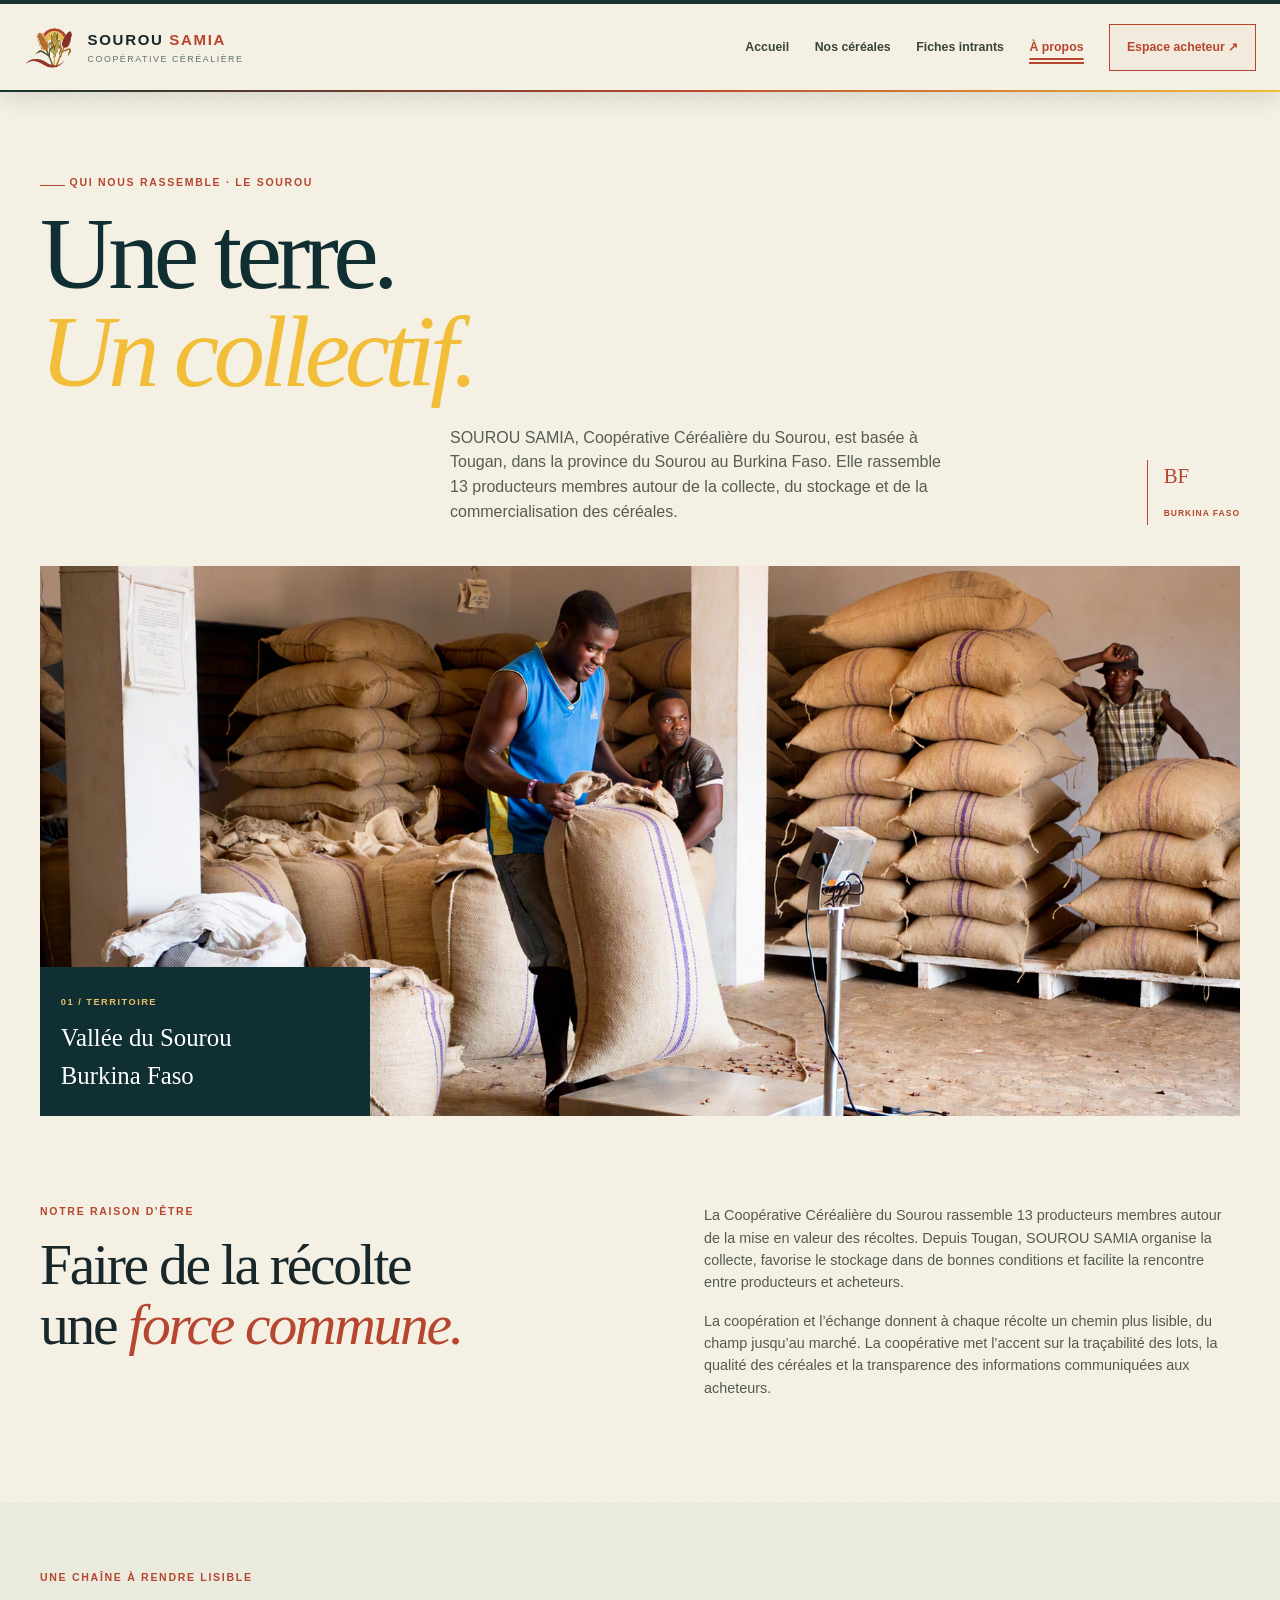
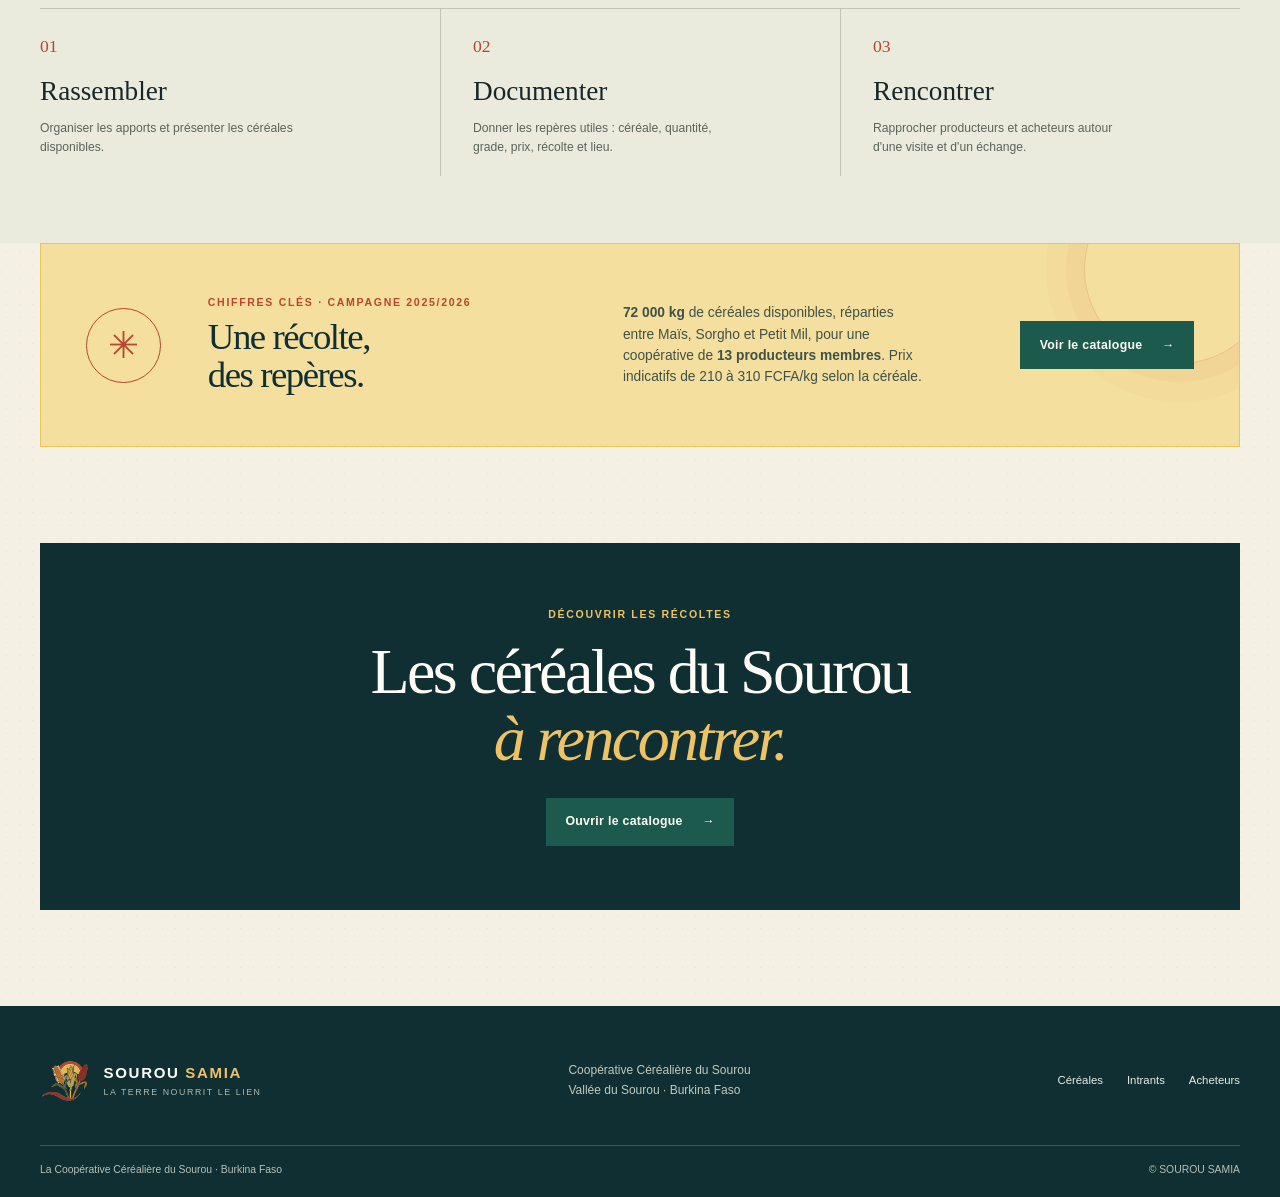
==== commit 3f4da6ad: "Update number of producers from 120 to 13" ====
--- a/apropos.html
+++ b/apropos.html
@@ -57,7 +57,7 @@
         <h2>Faire de la récolte<br>une <span>force commune.</span></h2>
       </div>
       <div class="mission-body">
-        <p>La Coopérative Céréalière du Sourou rassemble 120 producteurs membres autour de la mise en valeur des récoltes. Depuis Tougan, SOUROU SAMIA organise la collecte, favorise le stockage dans de bonnes conditions et facilite la rencontre entre producteurs et acheteurs.</p>
+        <p>La Coopérative Céréalière du Sourou rassemble 13 producteurs membres autour de la mise en valeur des récoltes. Depuis Tougan, SOUROU SAMIA organise la collecte, favorise le stockage dans de bonnes conditions et facilite la rencontre entre producteurs et acheteurs.</p>
         <p>La coopération et l’échange donnent à chaque récolte un chemin plus lisible, du champ jusqu’au marché. La coopérative met l’accent sur la traçabilité des lots, la qualité des céréales et la transparence des informations communiquées aux acheteurs.</p>
       </div>
     </section>
@@ -91,7 +91,7 @@
         <p class="eyebrow">CHIFFRES CLÉS · CAMPAGNE 2025/2026</p>
         <h2>Une récolte,<br>des repères.</h2>
       </div>
-      <p><strong>72 000 kg</strong> de céréales disponibles, réparties entre Maïs, Sorgho et Petit Mil, pour une coopérative de <strong>120 producteurs membres</strong>. Prix indicatifs de 210 à 310 FCFA/kg selon la céréale.</p>
+      <p><strong>72 000 kg</strong> de céréales disponibles, réparties entre Maïs, Sorgho et Petit Mil, pour une coopérative de <strong>13 producteurs membres</strong>. Prix indicatifs de 210 à 310 FCFA/kg selon la céréale.</p>
       <a class="button button-green" href="produits.html">Voir le catalogue <span aria-hidden="true">→</span></a>
     </section>
 
@@ -123,4 +123,4 @@
 
   <script src="js/app.js" defer></script>
 </body>
-</html>+</html>
